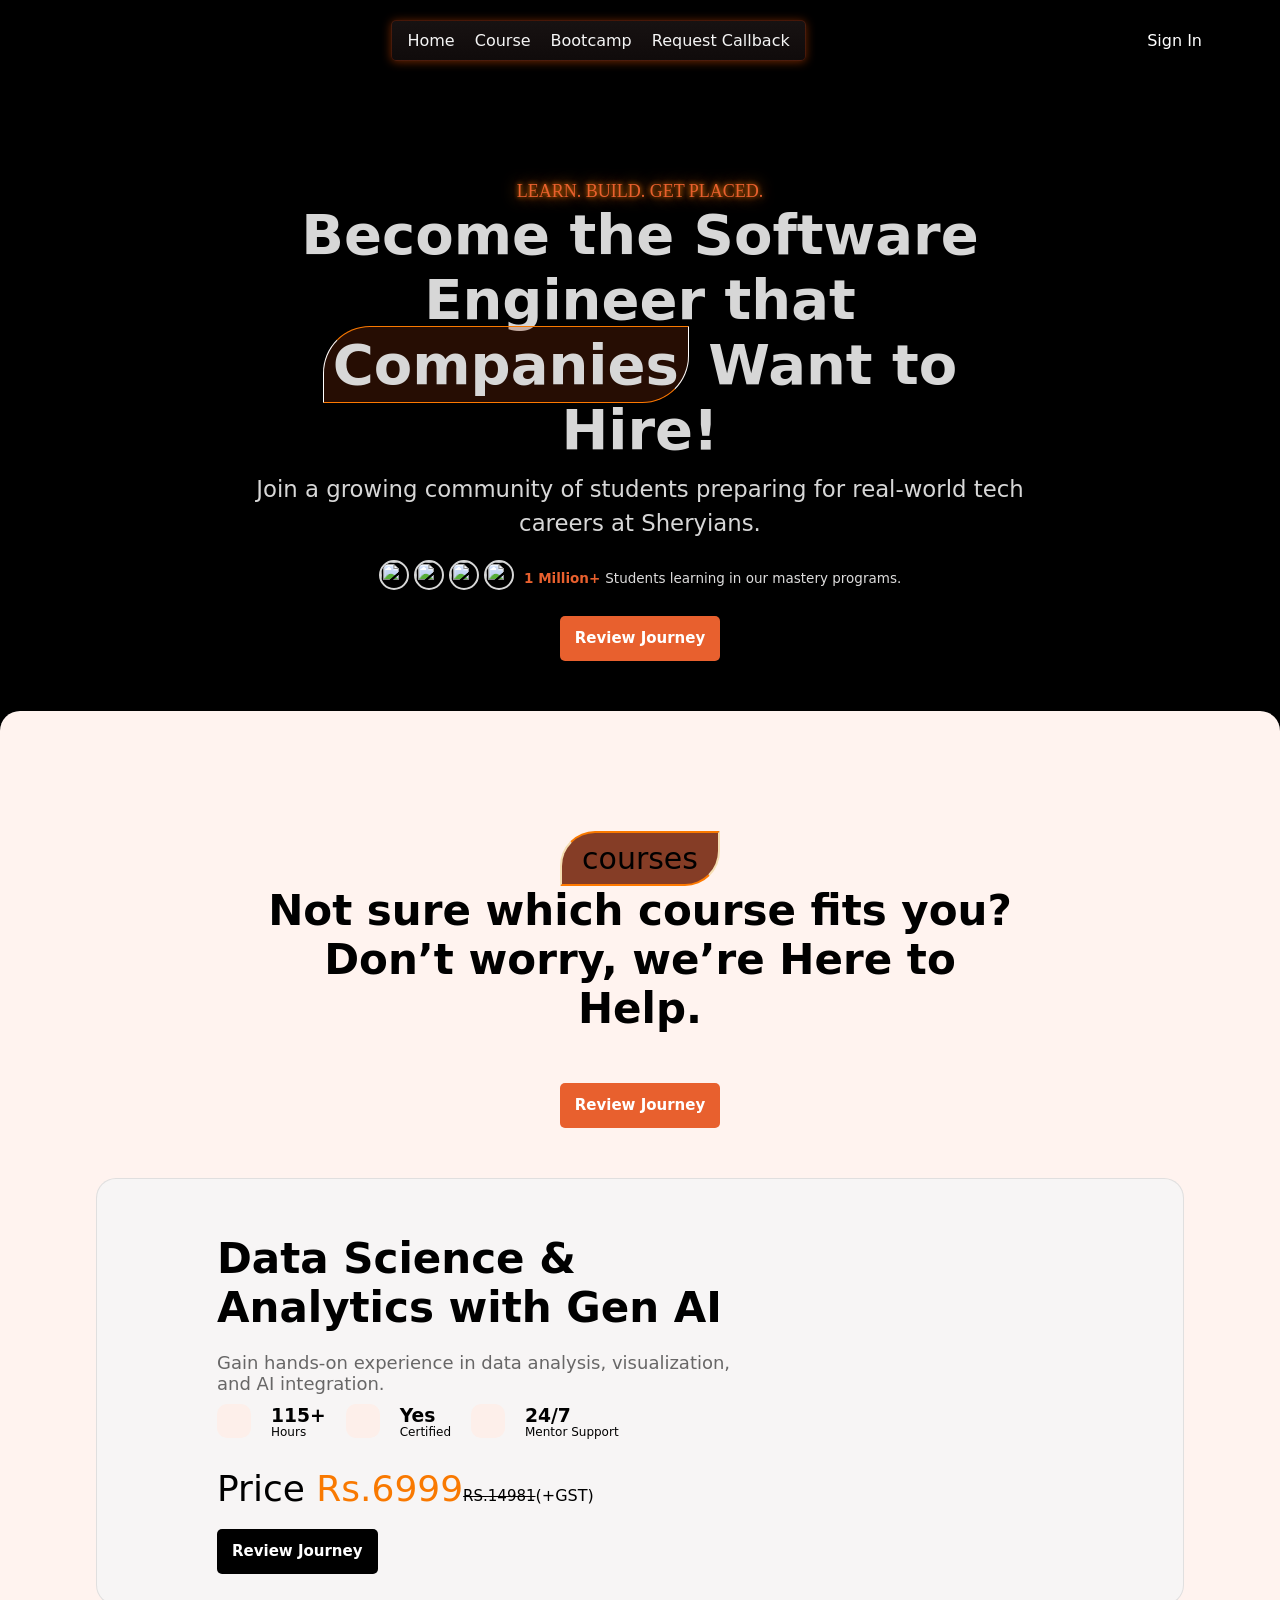
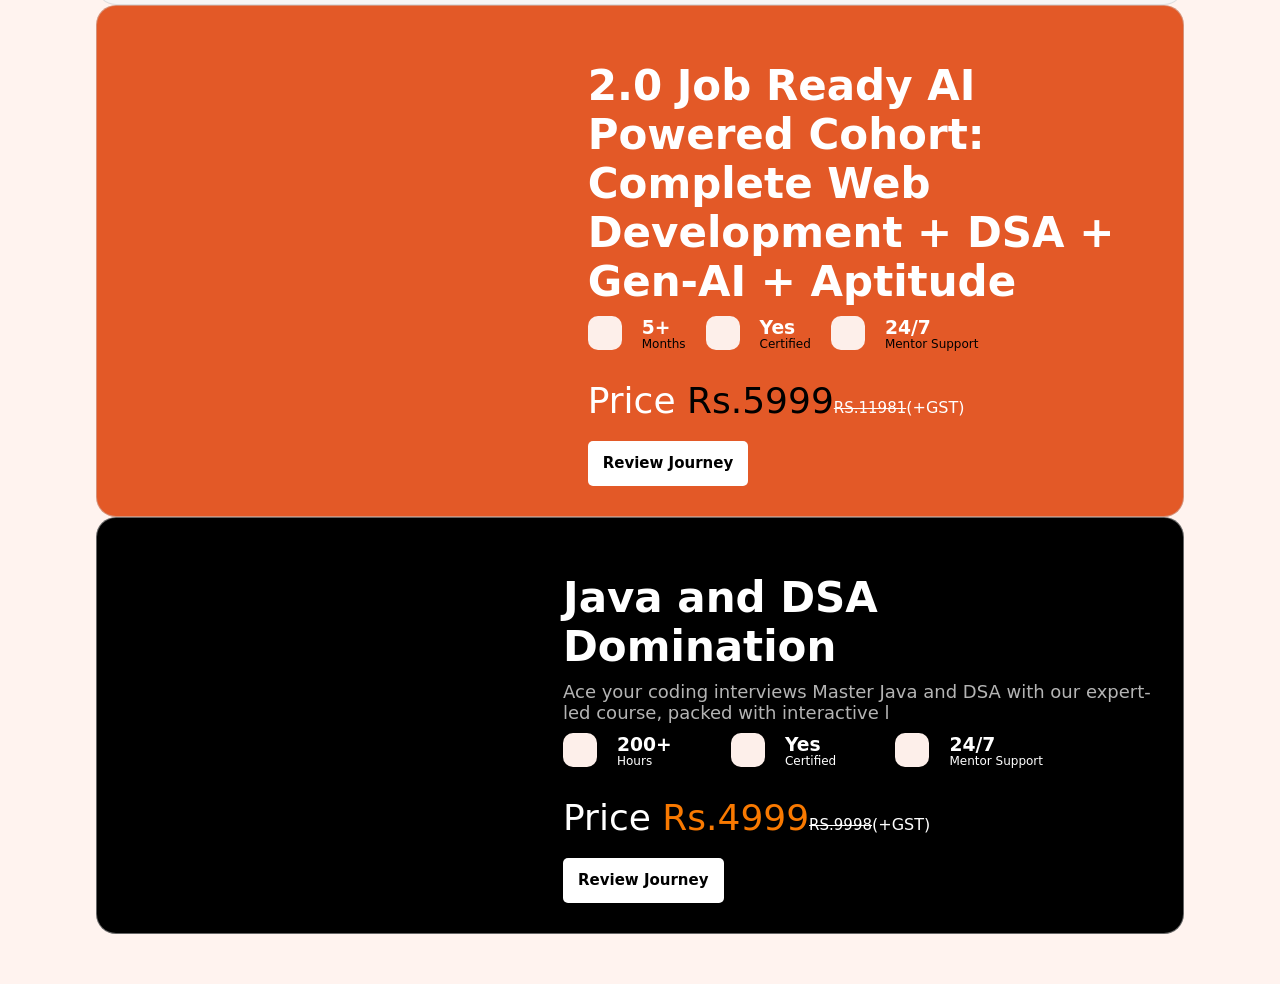
==== index.html @ dba2f608 "first commit" ====
<!doctype html>
<html lang="en">
  <head>
    <meta charset="UTF-8" />
    <meta name="viewport" content="width=device-width, initial-scale=1.0" />
    <link rel="stylesheet" href="style.css" />
    <link href="https://fonts.googleapis.com/css2?family=Agdasima:wght@400;700&family=Bebas+Neue&family=Butterfly+Kids&family=Fjalla+One&family=Inconsolata:wdth,wght@50..200,200..900&family=Iosevka+Charon+Mono:ital,wght@0,300;0,400;0,500;0,700;1,300;1,400;1,500;1,700&family=League+Spartan:wght@100..900&family=PT+Serif:ital,wght@0,400;0,700;1,400;1,700&family=Playwrite+NZ+Basic&family=Poppins:ital,wght@0,100;0,200;0,300;0,400;0,500;0,600;0,700;0,800;0,900;1,100;1,200;1,300;1,400;1,500;1,600;1,700;1,800;1,900&family=Roboto:ital,wght@0,100..900;1,100..900&display=swap" rel="stylesheet">
    <link
      rel="stylesheet"
      href="https://cdnjs.cloudflare.com/ajax/libs/font-awesome/7.0.1/css/all.min.css"
      integrity="sha512-2SwdPD6INVrV/lHTZbO2nodKhrnDdJK9/kg2XD1r9uGqPo1cUbujc+IYdlYdEErWNu69gVcYgdxlmVmzTWnetw=="
      crossorigin="anonymous"
      referrerpolicy="no-referrer"
    />

    <title>Document</title>
  </head>
  <body>
    <div class="main">
      <nav>
        <div class="nav1">
          <img
            src="https://dfdx9u0psdezh.cloudfront.net/logos/full-logo.webp"
            alt=""
          />
        </div>
        <div class="nav2">
          <ul>
            <li class="effect"><a href="">home</a></li>
            <li><a href="">course</a></li>
            <li><a href="">bootcamp</a></li>
            <li><a href="">request callback</a></li>
          </ul>
        </div>

        <div class="nav3">
          <a href="/" class="link">
            <div class="text-wrapper">
              <div class="text1">Sign In</div>
              <div class="text2">Sign In</div>
            </div>
          </a>
        </div>
        <div class="menu"><i class="fa-solid fa-bars"></i></div>
      </nav>
      <!-- mobile -->
      <!-- <div class="nav4">
          <ul>
            <li><a href="">home</a></li>
            <li><a href="">course</a></li>
            <li><a href="">bootcamp</a></li>
            <li><a href="">request callback</a></li>
          </ul>
        </div> -->
      <!-- text-container -->
      <section>
        <div class="text-container">
          <p>Learn. Build. Get Placed.</p>
          <div class="heading">
            <h1>
              Become the Software Engineer that
              <span class="span">Companies</span> Want to Hire!
            </h1>
          </div>
          <div class="heading2">
            <p>
              Join a growing community of students preparing for real-world tech
              careers at Sheryians.
            </p>
          </div>
          <div class="learning-img">
            <div>
              <img
                src="https://ik.imagekit.io/sheryians/students/1764611471979-a5146ade-8ab9-4b7f-9855-83e80edf2e3f-1_all_6810_55Ht7UJe6.jpg?updatedAt=1764611473623"
                alt=""
              />
              <img
                src="https://ik.imagekit.io/sheryians/students/1763358465375-4932_9bX0q8pkf.jpg?updatedAt=1763358467925"
                alt=""
              />
              <img
                src="https://ik.imagekit.io/sheryians/students/1763450438835-1763450213822_GyFFcHso3.jpg?updatedAt=1763450441070"
                alt=""
              />
              <img
                src="https://ik.imagekit.io/sheryians/students/1763383043355-1000245810_Qyc5r9LWS.jpg?updatedAt=1763383046926"
                alt=""
              />
            </div>
            <div class="text">
              <span>1 Million+</span>
              <h4>Students learning in our mastery programs.</h4>
            </div>
          </div>
          <div class="btn">
            <button>
              <ahref=""></a>Review Journey
              <i class="fa-solid fa-arrow-right"></i>
            </button>
          </div>
        </div>
      </section>
    </div>

    <div class="second-main">
      <section>
        <div class="testimonials main">
          <div class="title-heading">
            <p>courses</p>
            <h1>
              Not sure which course fits you? Don’t worry, we’re Here to Help.
            </h1>
            <div class="btn">
              <button>
                <ahref=""></a>Review Journey
                <i class="fa-solid fa-arrow-right"></i>
              </button>
            </div>
          </div>
          <!-----------------------card-1------------------------------------->
          <div class="card">
            <div class="left-part">
              <img
                src="https://i.pinimg.com/1200x/22/9f/50/229f50c172044f7900af468384f85226.jpg"
                alt=""
              />
            </div>
            <div class="right-part">
              <h1>Data Science & Analytics with Gen AI</h1>
              <p>
                Gain hands-on experience in data analysis, visualization, and AI
                integration.
              </p>
              <div class="support">
                <div class="watch">
                  <div class="icon-circle">
                    <i class="fa-regular fa-clock"></i>
                  </div>
                  <h3>115+ <span>hours</span></h3>
                </div>
                <div class="watch">
                  <div class="icon-circle">
                    <i class="fa-solid fa-award"></i>
                  </div>
                  <h3>Yes <span>certified</span></h3>
                </div>
                <div class="watch">
                  <div class="icon-circle">
                    <i class="fa-solid fa-phone"></i>
                  </div>
                  <h3>24/7 <span>mentor support</span></h3>
                </div>
              </div>
              <div class="price">
                <h1>Price <span>Rs.6999</span></h1>
                <h4>RS.14981</h4>
                <span class="span"> (+GST)</span>
              </div>
              <div class="btn">
                <button>
                  <ahref=""></a>Review Journey
                  <i class="fa-solid fa-arrow-right"></i>
                </button>
              </div>
            </div>
          </div>
          <!-----------------------card-2------------------------------------->
          <div class="card">
            <div class="left-part">
              <img
                src="https://i.pinimg.com/1200x/a8/e1/4c/a8e14c77515e6c739cc815290ca33de9.jpg"
                alt=""
              />
            </div>
            <div class="right-part">
              <h1>2.0 Job Ready AI Powered Cohort: Complete Web Development + DSA + Gen-AI + Aptitude</h1>
              
              <div class="support">
                <div class="watch">
                  <div class="icon-circle">
                    <i class="fa-regular fa-clock"></i>
                  </div>
                  <h3>5+ <span>Months</span></h3>
                </div>
                <div class="watch">
                  <div class="icon-circle">
                    <i class="fa-solid fa-award"></i>
                  </div>
                  <h3>Yes <span>certified</span></h3>
                </div>
                <div class="watch">
                  <div class="icon-circle">
                    <i class="fa-solid fa-phone"></i>
                  </div>
                  <h3>24/7 <span>mentor support</span></h3>
                </div>
              </div>
              <div class="price">
                <h1>Price <span>Rs.5999</span></h1>
                <h4>RS.11981</h4>
                <span>(+GST)</span>
              </div>
              <div class="btn">
                <button>
                  <ahref=""></a>Review Journey
                  <i class="fa-solid fa-arrow-right"></i>
                </button>
              </div>
            </div>
          </div>
          <!-----------------------card-2------------------------------------->
           <!-----------------------card-3------------------------------------->
          <div class="card">
            <div class="left-part">
              <img
                src="https://img.freepik.com/free-photo/man-is-working-computer-with-graph-screen_23-2151929046.jpg?t=st=1773379529~exp=1773383129~hmac=7c9eaf080f9f1387ad1266a8fd44b3e1acb9021fe97bd794adc1bdd44f4459ed&w=1060"
                alt=""
              />
            </div>
            <div class="right-part">
              <h1>Java and DSA Domination</h1>
              <p>
                Ace your coding interviews Master Java and DSA with our expert-led course, packed with interactive l
              </p>
              <div class="support">
                <div class="watch">
                  <div class="icon-circle">
                    <i class="fa-regular fa-clock"></i>
                  </div>
                  <h3>200+ <span>hours</span></h3>
                </div>
                <div class="watch">
                  <div class="icon-circle">
                    <i class="fa-solid fa-award"></i>
                  </div>
                  <h3>Yes <span>certified</span></h3>
                </div>
                <div class="watch">
                  <div class="icon-circle">
                    <i class="fa-solid fa-phone"></i>
                  </div>
                  <h3>24/7 <span>mentor support</span></h3>
                </div>
              </div>
              <div class="price">
                <h1>Price <span>Rs.4999</span></h1>
                <h4>RS.9998</h4>
                <span>(+GST)</span>
              </div>
              <div class="btn">
                <button>
                  <ahref=""></a>Review Journey
                  <i class="fa-solid fa-arrow-right"></i>
                </button>
              </div>
            </div>
          </div>
          <!-----------------------card-3------------------------------------->

        </div>
      </section>
    </div>
  </body>
</html>
---- style.css ----
/* @import url('https://fonts.googleapis.com/css2?family=Agdasima:wght@400;700&family=Butterfly+Kids&family=Fjalla+One&family=Inconsolata:wdth,wght@50..200,200..900&family=Iosevka+Charon+Mono:ital,wght@0,300;0,400;0,500;0,700;1,300;1,400;1,500;1,700&family=League+Spartan:wght@100..900&family=PT+Serif:ital,wght@0,400;0,700;1,400;1,700&family=Playwrite+NZ+Basic:wght@100..400&family=Poppins:ital,wght@0,100;0,200;0,300;0,400;0,500;0,600;0,700;0,800;0,900;1,100;1,200;1,300;1,400;1,500;1,600;1,700;1,800;1,900&family=Roboto:ital,wght@0,100..900;1,100..900&display=swap'); */

* {
  margin: 0;
  padding: 0;
  box-sizing: border-box;
  font-family:
    system-ui,
    -apple-system,
    BlinkMacSystemFont,
    "Segoe UI",
    Roboto,
    Oxygen,
    Ubuntu,
    Cantarell,
    "Open Sans",
    "Helvetica Neue",
    sans-serif;
}
body::-webkit-scrollbar {
  display: none;
}
body {
  background: #000;
  color: aliceblue;
  font-family: "Agdasima", sans-serif;
  font-weight: 400;
  font-style: normal;
}
.main {
  max-width: 90%;
  margin: auto;
}
nav {
  display: flex;
  justify-content: space-between;
  align-items: center;
  padding: 20px 0px;
}
.nav1 {
  padding: 10px 0;
}
.nav1 img {
  width: 150px;
}
.nav2 {
  padding: 10px 15px;
  border: 1px solid #f042033d;
  box-shadow: 0 1px 10px rgba(255, 85, 0, 0.432);
  border-radius: 5px;
  background: linear-gradient(to bottom, #171212, #100b0b);
}
.nav2 ul {
  display: flex;
  list-style: none;

  gap: 20px;
  text-transform: capitalize;
}
.nav2 ul a {
  outline: none;
  text-decoration: none;
  color: whitesmoke;
}

.nav3 button {
  padding: 10px 20px;
  border-radius: 5px;
  outline: none;
  border: none;
  font-weight: 500;
  text-transform: capitalize;
  background: none;
  color: white;
  transition: all 0.3s ease; /* smooth transition */
}

/* .nav3 a .text-wrapper:hover{
  background: #e8602e;
 color: wheat;
} */

.link {
  color: rgb(255, 255, 255);
  text-decoration: none;
}
.link {
  text-decoration: none;
  color: white;
}

.text-wrapper {
  position: relative;
  overflow: hidden;
  cursor: pointer;
  padding: 8px 14px;
  border-radius: 5px;
  transition: background 0.3s ease;
}

.text-wrapper:hover {
  background: rgb(232, 96, 46);
  /* backdrop-filter: blur(6px); */
}

.text1,
.text2 {
  transition: transform 0.3s ease;
}

.text2 {
  position: absolute;
  inset: 0;
  transform: translateY(100%);
  display: flex;
  align-items: center;
  justify-content: center;
}

.text-wrapper:hover .text1 {
  transform: translateY(-150%);
}

.text-wrapper:hover .text2 {
  transform: translateY(0);
  color: #ffffff; /* accent */
}

/* NAVBAR  RESPONSIVE */
@media (max-width: 700px) {
  .nav2,
  .nav3 {
    display: none;
  }
  /* .nav4 {
  width: 100%;
  text-align: center;
  padding: 10px 15px;
  /* border: 1px solid #f042033d;
  box-shadow: 0 1px 10px rgba(255, 85, 0, 0.432);
  border-radius: 5px;
  background: linear-gradient(to bottom, #171212, #100b0b); 
}
.nav4 ul {
  display: flex;
  flex-direction: column;
  list-style: none;
  gap: 20px;
  text-transform: capitalize;
  
}
.nav4 ul a{
  outline: none;
  text-decoration: none;
  color: whitesmoke;
} */
}

/* desktop */
@media (min-width: 700px) {
  .nav4,
  .menu {
    display: none;
  }
}

/* ------------------------------------------------------------------------------------- */

.text-container {
  display: flex;
  flex-direction: column;
  align-items: center;
  margin-top: 100px;
  font-family: neo;
  color: rgb(215, 215, 215);
}

.text-container > p {
  font-size: 18px;
  color: rgb(232, 96, 46);
  font-weight: 400;
  text-transform: uppercase;
  text-shadow:
    0 0 5px #ff7a00,
    0 0 15px #ff7a00,
    0 0 300px #ff7a00,
    0 0 200px #ff7a00;
  font-family: neo;
}

.text-container .heading {
  max-width: 809px;
}

.text-container h1 {
  font-size: 56px;
  text-align: center;
  margin-bottom: 10px;
}

.text-container h1 .span {
  background: #94320e42;
  border: 1px solid white;
  border-top-left-radius: 47px;
  border-bottom-right-radius: 47px;
  border-block-end-color: #fe7900;
  border-block-start-color: #f97900;
  padding: 5px 9px;
}
.heading2 {
  max-width: 800px;
  text-align: center;
}
.text-container .heading2 {
  font-family: Manrope, sans-serif;
  font-size: 22.8px;
  font-weight: 300;
  line-height: 34.2px;
  color: rgb(215, 215, 215);
}

.learning-img {
  display: flex;
  align-items: center;
  gap: 10px;
  margin-top: 20px;
}
.learning-img img {
  width: 30px;
  height: 30px;
  background-position: center;
  border-radius: 50%;
  object-fit: cover;
  border: 2px solid rgb(215, 215, 215);
}
.text {
  display: flex;
  gap: 5px;
}
.learning-img .text span {
  font-size: 13.5px;
  font-weight: 700;
  line-height: 21px;
  color: rgb(232, 96, 46);
}
.learning-img .text h4 {
  font-size: 13.5px;
  font-weight: 400;
  line-height: 21px;
  color: #fdfcfcdf;
}

.btn button {
  background: rgb(232, 96, 46);
  outline: none;
  border: none;
  padding: 12px 15px;
  margin-top: 20px;
  font-size: 15px;
  font-weight: 700;
  line-height: 21px;
  color: rgb(255, 255, 255);
  border-radius: 5px;
  margin-bottom: 50px;
}
.btn button:hover {
  color: #ffffff;
  transform: translateX(-5px);
  box-shadow: 0 2px 98px rgb(232, 96, 46);
}

@media (max-width: 700px) {
  .text-container > p {
    font-size: 2.8vw;
  }
  .text-container {
    flex-wrap: wrap;
  }
  .text-container h1 {
    font-size: 8vw;
    font-weight: 500;
    text-align: center;
  }
  .heading2 {
    flex-wrap: wrap;
  }
  .text-container .heading2 {
    font-size: 3.5vw;
    font-weight: 300;
    line-height: normal;
  }
  .learning-img {
    flex-wrap: wrap;
    justify-content: center;
    gap: 10px;
  }
  .text {
    flex-wrap: wrap;
    justify-content: center;
  }
  .btn button {
    padding: 8px 40px;
  }
  .text-container h1 span {
    padding: 0px 16px;
  }
}

/* testimonials card section */
.second-main {
  background: #fff3ef;
  color: rgb(0, 0, 0);
  border-top-left-radius: 20px;
  border-top-right-radius: 20px;
}
.testimonials {
  text-align: center;
  padding-bottom: 50px;

}
.title-heading {
  max-width: 769px;
  padding-top: 120px;
  display: inline-block;
  text-align: center;
}
.title-heading p {
  display: inline-block;
  background: #853d26;
  border: 2px solid wheat;
  border-top-left-radius: 35px;
  border-bottom-right-radius: 35px;
  border-block-end-color: #fe7900;
  border-block-start-color: #f97900;
  padding: 8px 20px;
  font-size: 30px;
}
.title-heading h1 {
  font-size: 42px;
  padding-bottom: 30px;
}

/* ------------------------------------card -----------------------------------------------------------*/
.card {
  max-width: 85vw;
  margin: auto;
  display: flex;
  align-items: center;
  background: rgb(247, 245, 245);
  border: 1px solid rgba(202, 202, 202, 0.5);
  border-radius: 20px;
  padding: 20px;
  position: sticky;
  top: 70px;
  scroll-behavior: smooth;
  gap: 50px;
}

/* media ------------------------------------ */

.card .left-part {
  max-width: 42%;
}
.card .left-part img {
  width: 80%;
  border-radius: 20px;
}

.card .right-part {
  max-width: 600px;
  display: flex;
  gap: 10px;
  flex-direction: column;
  padding-left: 50px;
  text-align: left;
}
.card .right-part > h1 {
  padding-top: 35px;
  font-size: 42px;
}
.card .right-part h3 {
  display: flex;
  flex-direction: column;
  text-transform: capitalize;
}
.card .right-part h3 span {
  font-size: 12px;
  font-weight: 500;
  line-height: 12px;
  color: rgb(0, 0, 0);
}
.card .right-part p {
  font-size: 18px;
  font-weight: 300;
  color: #03030396;
  margin-top: 10px;
}

.card .right-part .support {
  display: flex;
}
.card .right-part .support .watch {
  display: flex;
  align-items: center;
  gap: 20px;
  padding-right: 20px;
}
.card .right-part .support .watch .icon-circle {
  width: 30px;
  height: 30px;
  display: flex;
  justify-content: center;
  align-items: center;
  background: #fdefea;
  color: #fe7900;
  padding: 17px;
  border-radius: 10px;
}
.right-part .price {
  display: flex;
  align-items: baseline;
  margin-top: 20px;
}
.right-part .price h1 {
  font-size: 36px;
  font-weight: 500;
}
.right-part .price h1 span {
  color: #f97900;
}
.right-part .price h4 {
  font-size: 15px;
  font-weight: 400;
  text-decoration: line-through;
}

.right-part > .btn button {
  margin: 10px 0;
  background: black;
  color: white;
}
.right-part > .btn button:hover {
  box-shadow: none;
}

.card:nth-last-child(1) {
  background: #000000;
  color: white;
}
.card:nth-last-child(1) .left-part {
  max-width: 42%;
}
.card:nth-last-child(1) .left-part {
  width: 500px;
}
.card:nth-last-child(1) .right-part {
 padding: 0;
}
.card:nth-last-child(1) .right-part>.btn button{
  background: #ffffff;
  color: #000;
}
.card:nth-last-child(1) .right-part>p{
  color: rgba(243, 243, 243, 0.74);
  margin-top: 0;
}


.card:nth-last-child(1) .support {
  max-width: 500px;
  justify-content: space-between;
  flex-wrap: wrap;
}
.card:nth-last-child(1){
  color: white;
}
.card:nth-last-child(1) h3 span{
  color: white;
}
.card:nth-last-child(2) {
  background: #e35927;
  color: #ffffff;
  flex-direction: row-reverse;
  gap: 0;
}
.card:nth-last-child(2) .left-part {
  max-width: 800px;
}
.card:nth-last-child(2) .left-part img {
  width: 100%;
}

.card:nth-last-child(2) .right-part {
  max-width: 55%;
  padding: 0;
  gap: 10px;
}
.card:nth-last-child(2) .right-part .btn button {
  background: white;
  color: black;
}
.card:nth-last-child(2) .right-part .price h1 span {
  color: #000;
}




@media (max-width: 1020px) {
  .card {
    flex-direction: column;
    align-items: flex-start;
  }
  .card .left-part {
    max-width: 100%;
  }
  .card .left-part img {
    width: 80vw;
    height: 50vh;
    background-position: center;
    background-size: cover;
    object-fit: cover;
  }

  .card .right-part {
    max-width: 100%;
    padding: 0;
  }
  .card .right-part > h1 {
    padding-top: 35px;
    font-size: 30px;
  }
  .card .right-part p {
    font-size: 18px;
  }

  .card:nth-last-child(2) {
    background: #e35927;
    color: #ffffff;
    flex-direction: column;
    gap: 0;
  }
  .card:nth-last-child(2) .left-part img {
    width: 80vw;
    height: 50vh;
    background-position: center;
    background-size: cover;
    object-fit: cover;
  }
}

@media (max-width: 700px) {
  .card {
    gap: 20px;
  }
  .card .right-part {
    width: 100%;
    padding: 0;
  }
  .card .left-part img {
    width: 70vw;
    height: 30vh;
    background-position: center;
    background-size: cover;
    object-fit: cover;
  }

  .title-heading p {
    padding: 8px 20px;
    font-size: 25px;
  }
  .title-heading h1 {
    font-size: 32px;
    padding-bottom: 30px;
  }
  .card .right-part > h1 {
    padding-top: 0px;
    font-size: 30px;
  }
  .right-part .support {
    flex-wrap: wrap;
    gap: 20px;
  }
  .card .right-part .support .watch {
    gap: 10px;
  }
  .right-part .price h1 {
    font-size: 23px;
    font-weight: 500;
  }
  .right-part .price h1 span {
    font-size: 23px;
  }
  .right-part .price h4 {
    font-size: 13px;
    font-weight: 400;
    text-decoration: line-through;
  }
  /* for gst font manage */
  .price .span {
    font-size: 13px;
  }

  
  .card:nth-last-child(2) .left-part img {
    width: 75vw;
    height: 50vh;
    margin: auto;
    background-position: center;
    background-size: cover;
    object-fit: cover;
  }
}
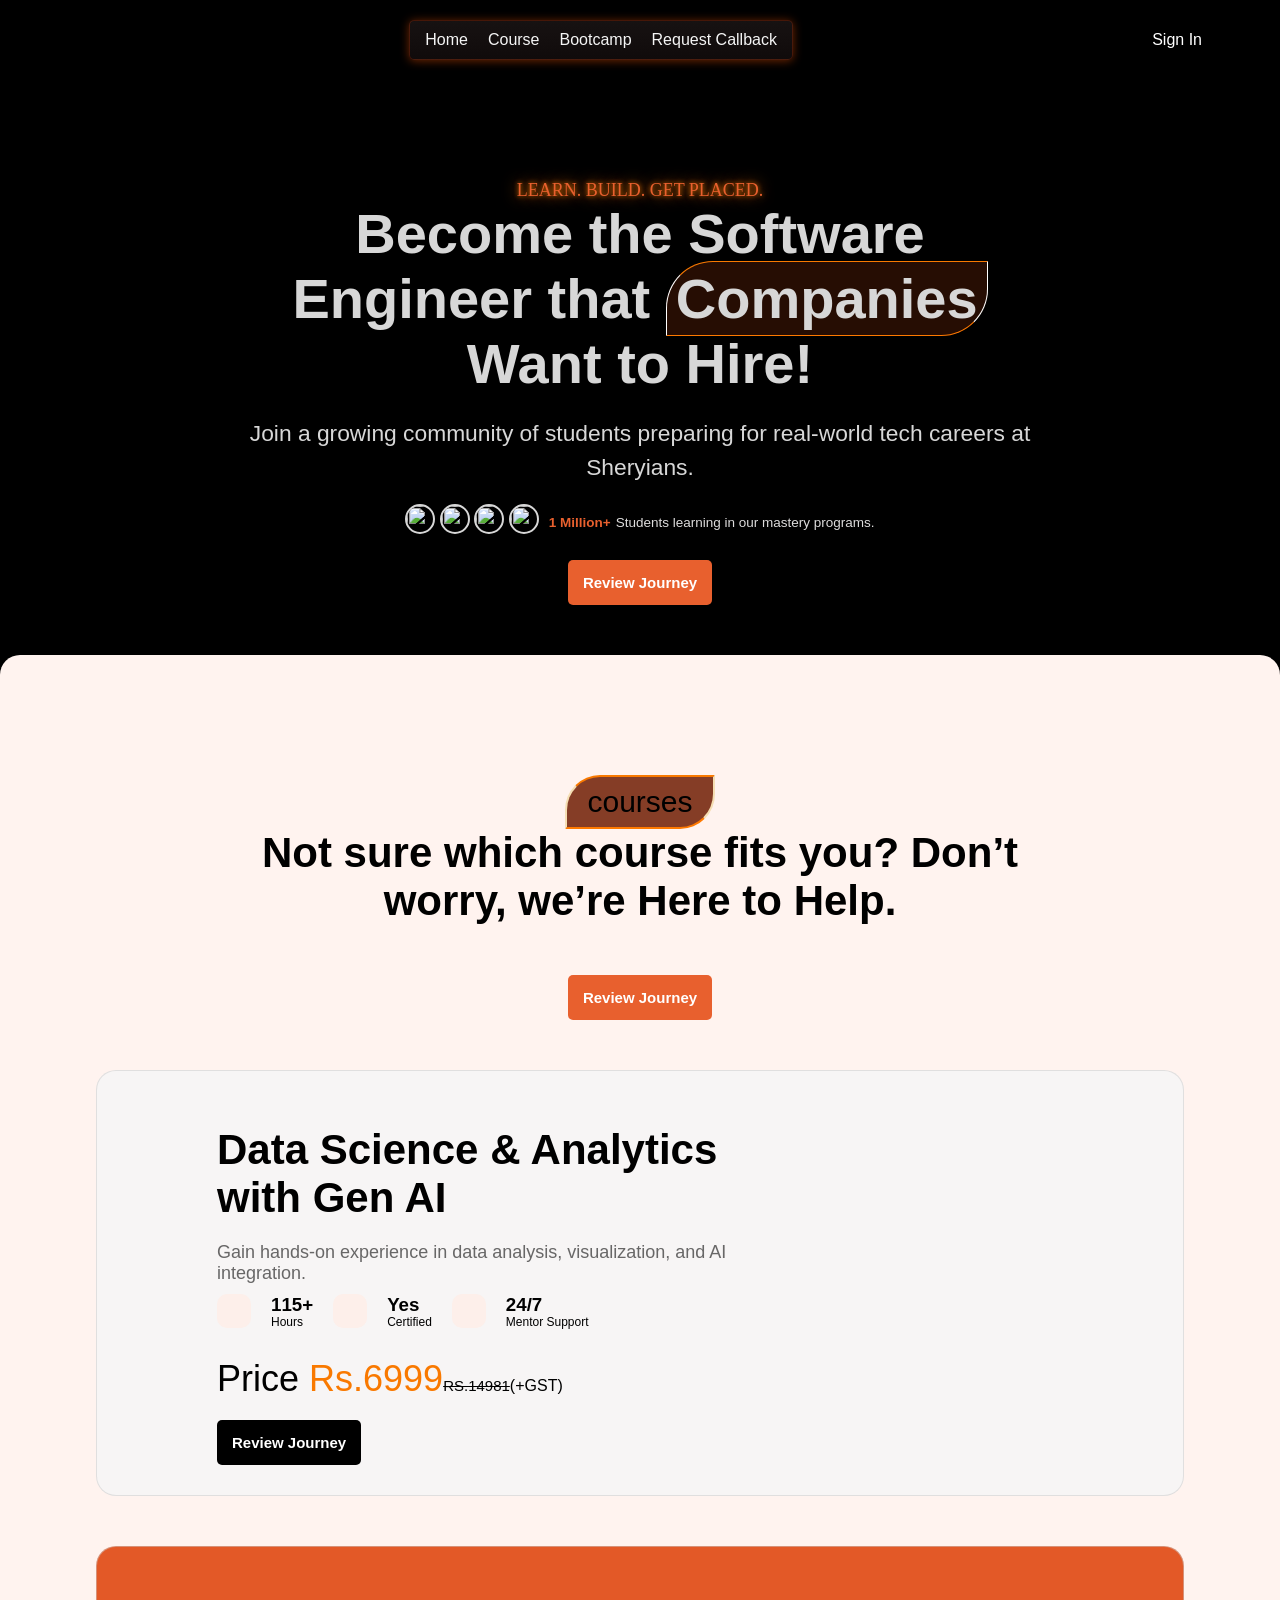
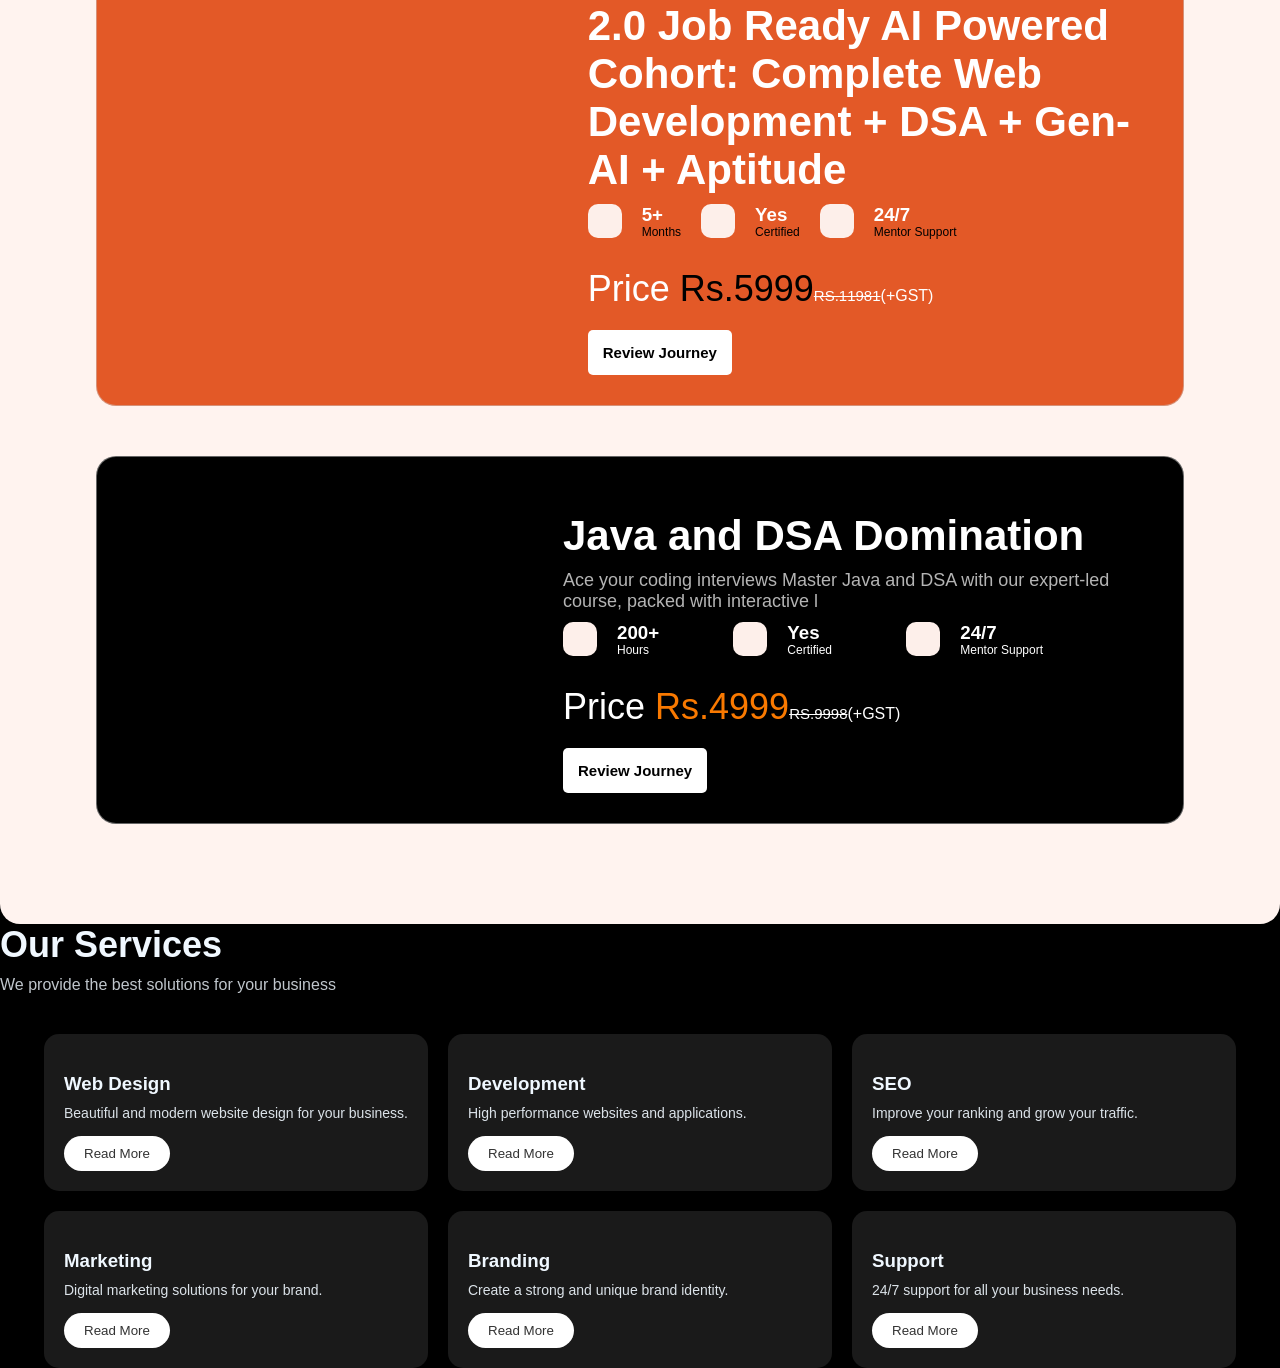
==== commit f77a43d1: "update website" ====
--- a/index.html
+++ b/index.html
@@ -1,50 +1,47 @@
 <!doctype html>
 <html lang="en">
-  <head>
-    <meta charset="UTF-8" />
-    <meta name="viewport" content="width=device-width, initial-scale=1.0" />
-    <link rel="stylesheet" href="style.css" />
-    <link href="https://fonts.googleapis.com/css2?family=Agdasima:wght@400;700&family=Bebas+Neue&family=Butterfly+Kids&family=Fjalla+One&family=Inconsolata:wdth,wght@50..200,200..900&family=Iosevka+Charon+Mono:ital,wght@0,300;0,400;0,500;0,700;1,300;1,400;1,500;1,700&family=League+Spartan:wght@100..900&family=PT+Serif:ital,wght@0,400;0,700;1,400;1,700&family=Playwrite+NZ+Basic&family=Poppins:ital,wght@0,100;0,200;0,300;0,400;0,500;0,600;0,700;0,800;0,900;1,100;1,200;1,300;1,400;1,500;1,600;1,700;1,800;1,900&family=Roboto:ital,wght@0,100..900;1,100..900&display=swap" rel="stylesheet">
-    <link
-      rel="stylesheet"
-      href="https://cdnjs.cloudflare.com/ajax/libs/font-awesome/7.0.1/css/all.min.css"
-      integrity="sha512-2SwdPD6INVrV/lHTZbO2nodKhrnDdJK9/kg2XD1r9uGqPo1cUbujc+IYdlYdEErWNu69gVcYgdxlmVmzTWnetw=="
-      crossorigin="anonymous"
-      referrerpolicy="no-referrer"
-    />
-
-    <title>Document</title>
-  </head>
-  <body>
-    <div class="main">
-      <nav>
-        <div class="nav1">
-          <img
-            src="https://dfdx9u0psdezh.cloudfront.net/logos/full-logo.webp"
-            alt=""
-          />
-        </div>
-        <div class="nav2">
-          <ul>
-            <li class="effect"><a href="">home</a></li>
-            <li><a href="">course</a></li>
-            <li><a href="">bootcamp</a></li>
-            <li><a href="">request callback</a></li>
-          </ul>
-        </div>
-
-        <div class="nav3">
-          <a href="/" class="link">
-            <div class="text-wrapper">
-              <div class="text1">Sign In</div>
-              <div class="text2">Sign In</div>
-            </div>
-          </a>
-        </div>
-        <div class="menu"><i class="fa-solid fa-bars"></i></div>
-      </nav>
-      <!-- mobile -->
-      <!-- <div class="nav4">
+
+<head>
+  <meta charset="UTF-8" />
+  <meta name="viewport" content="width=device-width, initial-scale=1.0" />
+  <link rel="stylesheet" href="style.css" />
+  <link
+    href="https://fonts.googleapis.com/css2?family=Agdasima:wght@400;700&family=Bebas+Neue&family=Butterfly+Kids&family=Fjalla+One&family=Inconsolata:wdth,wght@50..200,200..900&family=Iosevka+Charon+Mono:ital,wght@0,300;0,400;0,500;0,700;1,300;1,400;1,500;1,700&family=League+Spartan:wght@100..900&family=PT+Serif:ital,wght@0,400;0,700;1,400;1,700&family=Playwrite+NZ+Basic&family=Poppins:ital,wght@0,100;0,200;0,300;0,400;0,500;0,600;0,700;0,800;0,900;1,100;1,200;1,300;1,400;1,500;1,600;1,700;1,800;1,900&family=Roboto:ital,wght@0,100..900;1,100..900&display=swap"
+    rel="stylesheet">
+  <link rel="stylesheet" href="https://cdnjs.cloudflare.com/ajax/libs/font-awesome/7.0.1/css/all.min.css"
+    integrity="sha512-2SwdPD6INVrV/lHTZbO2nodKhrnDdJK9/kg2XD1r9uGqPo1cUbujc+IYdlYdEErWNu69gVcYgdxlmVmzTWnetw=="
+    crossorigin="anonymous" referrerpolicy="no-referrer" />
+
+  <title>Document</title>
+</head>
+
+<body>
+  <div class="main">
+    <nav>
+      <div class="nav1">
+        <img src="https://dfdx9u0psdezh.cloudfront.net/logos/full-logo.webp" alt="" />
+      </div>
+      <div class="nav2">
+        <ul>
+          <li class="effect"><a href="">home</a></li>
+          <li><a href="">course</a></li>
+          <li><a href="">bootcamp</a></li>
+          <li><a href="">request callback</a></li>
+        </ul>
+      </div>
+
+      <div class="nav3">
+        <a href="/" class="link">
+          <div class="text-wrapper">
+            <div class="text1">Sign In</div>
+            <div class="text2">Sign In</div>
+          </div>
+        </a>
+      </div>
+      <div class="menu"><i class="fa-solid fa-bars"></i></div>
+    </nav>
+    <!-- mobile -->
+    <!-- <div class="nav4">
           <ul>
             <li><a href="">home</a></li>
             <li><a href="">course</a></li>
@@ -52,213 +49,246 @@
             <li><a href="">request callback</a></li>
           </ul>
         </div> -->
-      <!-- text-container -->
-      <section>
-        <div class="text-container">
-          <p>Learn. Build. Get Placed.</p>
-          <div class="heading">
-            <h1>
-              Become the Software Engineer that
-              <span class="span">Companies</span> Want to Hire!
-            </h1>
-          </div>
-          <div class="heading2">
-            <p>
-              Join a growing community of students preparing for real-world tech
-              careers at Sheryians.
-            </p>
-          </div>
-          <div class="learning-img">
-            <div>
-              <img
-                src="https://ik.imagekit.io/sheryians/students/1764611471979-a5146ade-8ab9-4b7f-9855-83e80edf2e3f-1_all_6810_55Ht7UJe6.jpg?updatedAt=1764611473623"
-                alt=""
-              />
-              <img
-                src="https://ik.imagekit.io/sheryians/students/1763358465375-4932_9bX0q8pkf.jpg?updatedAt=1763358467925"
-                alt=""
-              />
-              <img
-                src="https://ik.imagekit.io/sheryians/students/1763450438835-1763450213822_GyFFcHso3.jpg?updatedAt=1763450441070"
-                alt=""
-              />
-              <img
-                src="https://ik.imagekit.io/sheryians/students/1763383043355-1000245810_Qyc5r9LWS.jpg?updatedAt=1763383046926"
-                alt=""
-              />
-            </div>
-            <div class="text">
-              <span>1 Million+</span>
-              <h4>Students learning in our mastery programs.</h4>
-            </div>
+    <!-- text-container -->
+    <section>
+      <div class="text-container">
+        <p>Learn. Build. Get Placed.</p>
+        <div class="heading">
+          <h1>
+            Become the Software Engineer that
+            <span class="span">Companies</span> Want to Hire!
+          </h1>
+        </div>
+        <div class="heading2">
+          <p>
+            Join a growing community of students preparing for real-world tech
+            careers at Sheryians.
+          </p>
+        </div>
+        <div class="learning-img">
+          <div>
+            <img
+              src="https://ik.imagekit.io/sheryians/students/1764611471979-a5146ade-8ab9-4b7f-9855-83e80edf2e3f-1_all_6810_55Ht7UJe6.jpg?updatedAt=1764611473623"
+              alt="" />
+            <img
+              src="https://ik.imagekit.io/sheryians/students/1763358465375-4932_9bX0q8pkf.jpg?updatedAt=1763358467925"
+              alt="" />
+            <img
+              src="https://ik.imagekit.io/sheryians/students/1763450438835-1763450213822_GyFFcHso3.jpg?updatedAt=1763450441070"
+              alt="" />
+            <img
+              src="https://ik.imagekit.io/sheryians/students/1763383043355-1000245810_Qyc5r9LWS.jpg?updatedAt=1763383046926"
+              alt="" />
+          </div>
+          <div class="text">
+            <span>1 Million+</span>
+            <h4>Students learning in our mastery programs.</h4>
+          </div>
+        </div>
+        <div class="btn">
+          <button>
+            <ahref=""></a>Review Journey
+              <i class="fa-solid fa-arrow-right"></i>
+          </button>
+        </div>
+      </div>
+    </section>
+  </div>
+
+  <div class="second-main">
+    <div class="testimonials main">
+      <div class="title-heading">
+        <p>courses</p>
+        <h1>
+          Not sure which course fits you? Don’t worry, we’re Here to Help.
+        </h1>
+        <div class="btn">
+          <button>
+            <ahref=""></a>Review Journey
+              <i class="fa-solid fa-arrow-right"></i>
+          </button>
+        </div>
+      </div>
+      <!-----------------------card-1------------------------------------->
+      <div class="card">
+        <div class="left-part">
+          <img src="https://i.pinimg.com/1200x/22/9f/50/229f50c172044f7900af468384f85226.jpg" alt="" />
+        </div>
+        <div class="right-part">
+          <h1>Data Science & Analytics with Gen AI</h1>
+          <p>
+            Gain hands-on experience in data analysis, visualization, and AI
+            integration.
+          </p>
+          <div class="support">
+            <div class="watch">
+              <div class="icon-circle">
+                <i class="fa-regular fa-clock"></i>
+              </div>
+              <h3>115+ <span>hours</span></h3>
+            </div>
+            <div class="watch">
+              <div class="icon-circle">
+                <i class="fa-solid fa-award"></i>
+              </div>
+              <h3>Yes <span>certified</span></h3>
+            </div>
+            <div class="watch">
+              <div class="icon-circle">
+                <i class="fa-solid fa-phone"></i>
+              </div>
+              <h3>24/7 <span>mentor support</span></h3>
+            </div>
+          </div>
+          <div class="price">
+            <h1>Price <span>Rs.6999</span></h1>
+            <h4>RS.14981</h4>
+            <span class="span"> (+GST)</span>
           </div>
           <div class="btn">
             <button>
               <ahref=""></a>Review Journey
-              <i class="fa-solid fa-arrow-right"></i>
+                <i class="fa-solid fa-arrow-right"></i>
             </button>
           </div>
         </div>
-      </section>
-    </div>
-
-    <div class="second-main">
-      <section>
-        <div class="testimonials main">
-          <div class="title-heading">
-            <p>courses</p>
-            <h1>
-              Not sure which course fits you? Don’t worry, we’re Here to Help.
-            </h1>
-            <div class="btn">
-              <button>
-                <ahref=""></a>Review Journey
+      </div>
+      <!-----------------------card-2------------------------------------->
+      <div class="card">
+        <div class="left-part">
+          <img src="https://i.pinimg.com/1200x/a8/e1/4c/a8e14c77515e6c739cc815290ca33de9.jpg" alt="" />
+        </div>
+        <div class="right-part">
+          <h1>2.0 Job Ready AI Powered Cohort: Complete Web Development + DSA + Gen-AI + Aptitude</h1>
+
+          <div class="support">
+            <div class="watch">
+              <div class="icon-circle">
+                <i class="fa-regular fa-clock"></i>
+              </div>
+              <h3>5+ <span>Months</span></h3>
+            </div>
+            <div class="watch">
+              <div class="icon-circle">
+                <i class="fa-solid fa-award"></i>
+              </div>
+              <h3>Yes <span>certified</span></h3>
+            </div>
+            <div class="watch">
+              <div class="icon-circle">
+                <i class="fa-solid fa-phone"></i>
+              </div>
+              <h3>24/7 <span>mentor support</span></h3>
+            </div>
+          </div>
+          <div class="price">
+            <h1>Price <span>Rs.5999</span></h1>
+            <h4>RS.11981</h4>
+            <span>(+GST)</span>
+          </div>
+          <div class="btn">
+            <button>
+              <ahref=""></a>Review Journey
                 <i class="fa-solid fa-arrow-right"></i>
-              </button>
-            </div>
-          </div>
-          <!-----------------------card-1------------------------------------->
-          <div class="card">
-            <div class="left-part">
-              <img
-                src="https://i.pinimg.com/1200x/22/9f/50/229f50c172044f7900af468384f85226.jpg"
-                alt=""
-              />
-            </div>
-            <div class="right-part">
-              <h1>Data Science & Analytics with Gen AI</h1>
-              <p>
-                Gain hands-on experience in data analysis, visualization, and AI
-                integration.
-              </p>
-              <div class="support">
-                <div class="watch">
-                  <div class="icon-circle">
-                    <i class="fa-regular fa-clock"></i>
-                  </div>
-                  <h3>115+ <span>hours</span></h3>
-                </div>
-                <div class="watch">
-                  <div class="icon-circle">
-                    <i class="fa-solid fa-award"></i>
-                  </div>
-                  <h3>Yes <span>certified</span></h3>
-                </div>
-                <div class="watch">
-                  <div class="icon-circle">
-                    <i class="fa-solid fa-phone"></i>
-                  </div>
-                  <h3>24/7 <span>mentor support</span></h3>
-                </div>
-              </div>
-              <div class="price">
-                <h1>Price <span>Rs.6999</span></h1>
-                <h4>RS.14981</h4>
-                <span class="span"> (+GST)</span>
-              </div>
-              <div class="btn">
-                <button>
-                  <ahref=""></a>Review Journey
-                  <i class="fa-solid fa-arrow-right"></i>
-                </button>
-              </div>
-            </div>
-          </div>
-          <!-----------------------card-2------------------------------------->
-          <div class="card">
-            <div class="left-part">
-              <img
-                src="https://i.pinimg.com/1200x/a8/e1/4c/a8e14c77515e6c739cc815290ca33de9.jpg"
-                alt=""
-              />
-            </div>
-            <div class="right-part">
-              <h1>2.0 Job Ready AI Powered Cohort: Complete Web Development + DSA + Gen-AI + Aptitude</h1>
-              
-              <div class="support">
-                <div class="watch">
-                  <div class="icon-circle">
-                    <i class="fa-regular fa-clock"></i>
-                  </div>
-                  <h3>5+ <span>Months</span></h3>
-                </div>
-                <div class="watch">
-                  <div class="icon-circle">
-                    <i class="fa-solid fa-award"></i>
-                  </div>
-                  <h3>Yes <span>certified</span></h3>
-                </div>
-                <div class="watch">
-                  <div class="icon-circle">
-                    <i class="fa-solid fa-phone"></i>
-                  </div>
-                  <h3>24/7 <span>mentor support</span></h3>
-                </div>
-              </div>
-              <div class="price">
-                <h1>Price <span>Rs.5999</span></h1>
-                <h4>RS.11981</h4>
-                <span>(+GST)</span>
-              </div>
-              <div class="btn">
-                <button>
-                  <ahref=""></a>Review Journey
-                  <i class="fa-solid fa-arrow-right"></i>
-                </button>
-              </div>
-            </div>
-          </div>
-          <!-----------------------card-2------------------------------------->
-           <!-----------------------card-3------------------------------------->
-          <div class="card">
-            <div class="left-part">
-              <img
-                src="https://img.freepik.com/free-photo/man-is-working-computer-with-graph-screen_23-2151929046.jpg?t=st=1773379529~exp=1773383129~hmac=7c9eaf080f9f1387ad1266a8fd44b3e1acb9021fe97bd794adc1bdd44f4459ed&w=1060"
-                alt=""
-              />
-            </div>
-            <div class="right-part">
-              <h1>Java and DSA Domination</h1>
-              <p>
-                Ace your coding interviews Master Java and DSA with our expert-led course, packed with interactive l
-              </p>
-              <div class="support">
-                <div class="watch">
-                  <div class="icon-circle">
-                    <i class="fa-regular fa-clock"></i>
-                  </div>
-                  <h3>200+ <span>hours</span></h3>
-                </div>
-                <div class="watch">
-                  <div class="icon-circle">
-                    <i class="fa-solid fa-award"></i>
-                  </div>
-                  <h3>Yes <span>certified</span></h3>
-                </div>
-                <div class="watch">
-                  <div class="icon-circle">
-                    <i class="fa-solid fa-phone"></i>
-                  </div>
-                  <h3>24/7 <span>mentor support</span></h3>
-                </div>
-              </div>
-              <div class="price">
-                <h1>Price <span>Rs.4999</span></h1>
-                <h4>RS.9998</h4>
-                <span>(+GST)</span>
-              </div>
-              <div class="btn">
-                <button>
-                  <ahref=""></a>Review Journey
-                  <i class="fa-solid fa-arrow-right"></i>
-                </button>
-              </div>
-            </div>
-          </div>
-          <!-----------------------card-3------------------------------------->
-
-        </div>
-      </section>
-    </div>
-  </body>
+            </button>
+          </div>
+        </div>
+      </div>
+      <!-----------------------card-2------------------------------------->
+      <!-----------------------card-3------------------------------------->
+      <div class="card">
+        <div class="left-part">
+          <img
+            src="https://img.freepik.com/free-photo/man-is-working-computer-with-graph-screen_23-2151929046.jpg?t=st=1773379529~exp=1773383129~hmac=7c9eaf080f9f1387ad1266a8fd44b3e1acb9021fe97bd794adc1bdd44f4459ed&w=1060"
+            alt="" />
+        </div>
+        <div class="right-part">
+          <h1>Java and DSA Domination</h1>
+          <p>
+            Ace your coding interviews Master Java and DSA with our expert-led course, packed with interactive l
+          </p>
+          <div class="support">
+            <div class="watch">
+              <div class="icon-circle">
+                <i class="fa-regular fa-clock"></i>
+              </div>
+              <h3>200+ <span>hours</span></h3>
+            </div>
+            <div class="watch">
+              <div class="icon-circle">
+                <i class="fa-solid fa-award"></i>
+              </div>
+              <h3>Yes <span>certified</span></h3>
+            </div>
+            <div class="watch">
+              <div class="icon-circle">
+                <i class="fa-solid fa-phone"></i>
+              </div>
+              <h3>24/7 <span>mentor support</span></h3>
+            </div>
+          </div>
+          <div class="price">
+            <h1>Price <span>Rs.4999</span></h1>
+            <h4>RS.9998</h4>
+            <span>(+GST)</span>
+          </div>
+          <div class="btn">
+            <button>
+              <ahref=""></a>Review Journey
+                <i class="fa-solid fa-arrow-right"></i>
+            </button>
+          </div>
+        </div>
+      </div>
+      <!-----------------------card-3------------------------------------->
+    </div>
+  </div>
+<div class="container">
+
+  <h1 class="heading">Our Services</h1>
+  <p class="title">We provide the best solutions for your business</p>
+
+  <div class="cardss">
+    
+    <div class="cardsss">
+       <img src="https://via.placeholder.com/300" alt="">
+      <h3>Web Design</h3>
+      <p>Beautiful and modern website design for your business.</p>
+      <button>Read More</button>
+    </div>
+    <div class="cardsss">
+       <img src="https://via.placeholder.com/300" alt="">
+      <h3>Development</h3>
+      <p>High performance websites and applications.</p>
+      <button>Read More</button>
+    </div>
+    <div class="cardsss">
+       <img src="https://via.placeholder.com/300" alt="">
+      <h3>SEO</h3>
+      <p>Improve your ranking and grow your traffic.</p>
+      <button>Read More</button>
+    </div>
+    <div class="cardsss">
+       <img src="https://via.placeholder.com/300" alt="">
+      <h3>Marketing</h3>
+      <p>Digital marketing solutions for your brand.</p>
+      <button>Read More</button>
+    </div>
+    <div class="cardsss">
+      <img src="https://via.placeholder.com/300" alt="">
+      <h3>Branding</h3>
+      <p>Create a strong and unique brand identity.</p>
+      <button>Read More</button>
+    </div>
+    <div class="cardsss">
+        <img src="https://via.placeholder.com/300" alt="">
+      <h3>Support</h3>
+      <p>24/7 support for all your business needs.</p>
+      <button>Read More</button>
+    </div>
+  </div>
+</div>
+
+</body>
+
 </html>
--- a/style.css
+++ b/style.css
@@ -310,13 +310,11 @@
 .second-main {
   background: #fff3ef;
   color: rgb(0, 0, 0);
-  border-top-left-radius: 20px;
-  border-top-right-radius: 20px;
+  border-radius: 20px;
 }
 .testimonials {
   text-align: center;
   padding-bottom: 50px;
-
 }
 .title-heading {
   max-width: 769px;
@@ -354,6 +352,7 @@
   top: 70px;
   scroll-behavior: smooth;
   gap: 50px;
+  margin-bottom: 50px;
 }
 
 /* media ------------------------------------ */
@@ -454,27 +453,26 @@
   width: 500px;
 }
 .card:nth-last-child(1) .right-part {
- padding: 0;
-}
-.card:nth-last-child(1) .right-part>.btn button{
+  padding: 0;
+}
+.card:nth-last-child(1) .right-part > .btn button {
   background: #ffffff;
   color: #000;
 }
-.card:nth-last-child(1) .right-part>p{
+.card:nth-last-child(1) .right-part > p {
   color: rgba(243, 243, 243, 0.74);
   margin-top: 0;
 }
-
 
 .card:nth-last-child(1) .support {
   max-width: 500px;
   justify-content: space-between;
   flex-wrap: wrap;
 }
-.card:nth-last-child(1){
+.card:nth-last-child(1) {
   color: white;
 }
-.card:nth-last-child(1) h3 span{
+.card:nth-last-child(1) h3 span {
   color: white;
 }
 .card:nth-last-child(2) {
@@ -502,9 +500,6 @@
 .card:nth-last-child(2) .right-part .price h1 span {
   color: #000;
 }
-
-
-
 
 @media (max-width: 1020px) {
   .card {
@@ -601,7 +596,6 @@
     font-size: 13px;
   }
 
-  
   .card:nth-last-child(2) .left-part img {
     width: 75vw;
     height: 50vh;
@@ -611,3 +605,159 @@
     object-fit: cover;
   }
 }
+
+.box-container {
+  height: auto;
+  margin-top: 10px;
+  border: 2px solid white;
+  display: flex;
+  flex-direction: column;
+  text-align: center;
+
+}
+.box-container span {
+  font-size: 16px;
+  background: #ffbb7b;
+  color: black;
+  text-transform: uppercase;
+  padding: 5px 10px;
+}
+.box-container p{
+  background: #742a2a;
+  padding-top: 20x;
+}
+.outer-box {
+  display: flex;
+  gap: 10px;
+}
+.box {
+  max-width: 400px;
+  background: #6463631e;
+  border: 1px solid gainsboro;
+  border-radius: 20px;
+  padding: 20px;
+  display: flex;
+  flex-direction: column;
+  align-items: center;
+}
+.box > img {
+  width: 250px;
+  border-radius: 20px;
+}
+.box h1 {
+  font-size: 22px;
+}
+.box p {
+  font-size: 15px;
+}
+
+
+
+
+
+
+
+
+
+
+
+
+
+
+
+* {
+  margin: 0;
+  padding: 0;
+  box-sizing: border-box;
+  font-family: Arial;
+}
+
+ 
+
+/* Heading */
+.heading {
+  font-size: 36px;
+  margin-bottom: 10px;
+}
+
+/* Title */
+.title {
+  margin-bottom: 40px;
+  opacity: 0.8;
+}
+
+/* Cards layout */
+.cardss {
+  display: flex;
+  flex-wrap: wrap;
+  gap: 20px;
+  justify-content: center;
+}
+
+/* Card */
+.cardsss {
+  width: 30%;
+  padding: 20px;
+  border-radius: 15px;
+
+  /* Glass effect */
+  background: rgba(255, 255, 255, 0.1);
+  backdrop-filter: blur(10px);
+
+  box-shadow: 0 8px 20px rgba(0,0,0,0.2);
+  transition: 0.4s;
+}
+
+/* Image */
+.cardsss img {
+  width: 100%;
+  border-radius: 10px;
+  margin-bottom: 15px;
+}
+
+/* Text */
+.cardsss h3 {
+  margin-bottom: 10px;
+}
+
+.cardsss p {
+  font-size: 14px;
+  margin-bottom: 15px;
+  opacity: 0.9;
+}
+
+/* Button */
+.cardsss button {
+  padding: 10px 20px;
+  border: none;
+  border-radius: 20px;
+  background: white;
+  color: #333;
+  cursor: pointer;
+  transition: 0.3s;
+}
+
+.cardsss button:hover {
+  background: #000;
+  color: white;
+}
+
+/* Hover Effect */
+.cardsss:hover {
+  transform: scale(1.05);
+  box-shadow: 0 15px 30px rgba(0,0,0,0.4);
+}
+
+/* Responsive */
+@media (max-width: 768px) {
+  .cardssss {
+    width: 45%;
+  }
+}
+
+@media (max-width: 500px) {
+  .cardsss {
+    width: 100%;
+  }
+}
+
